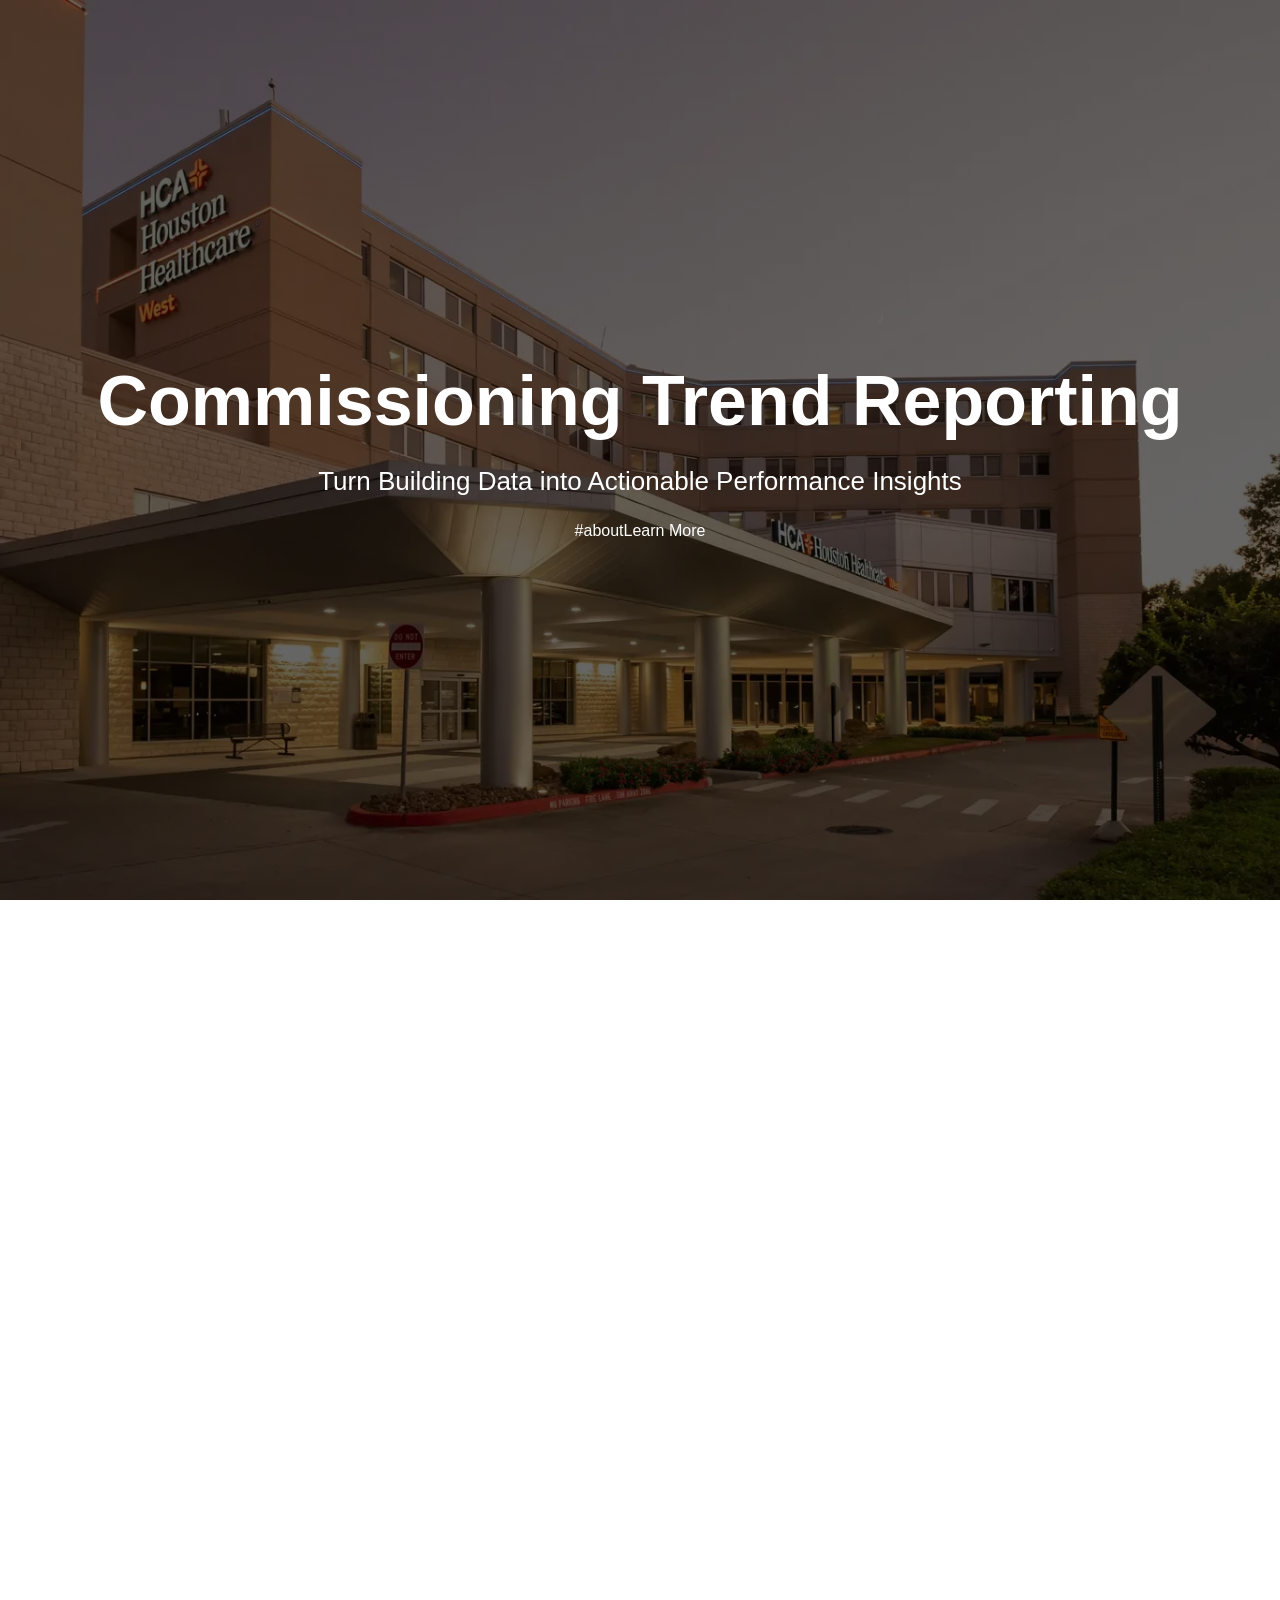
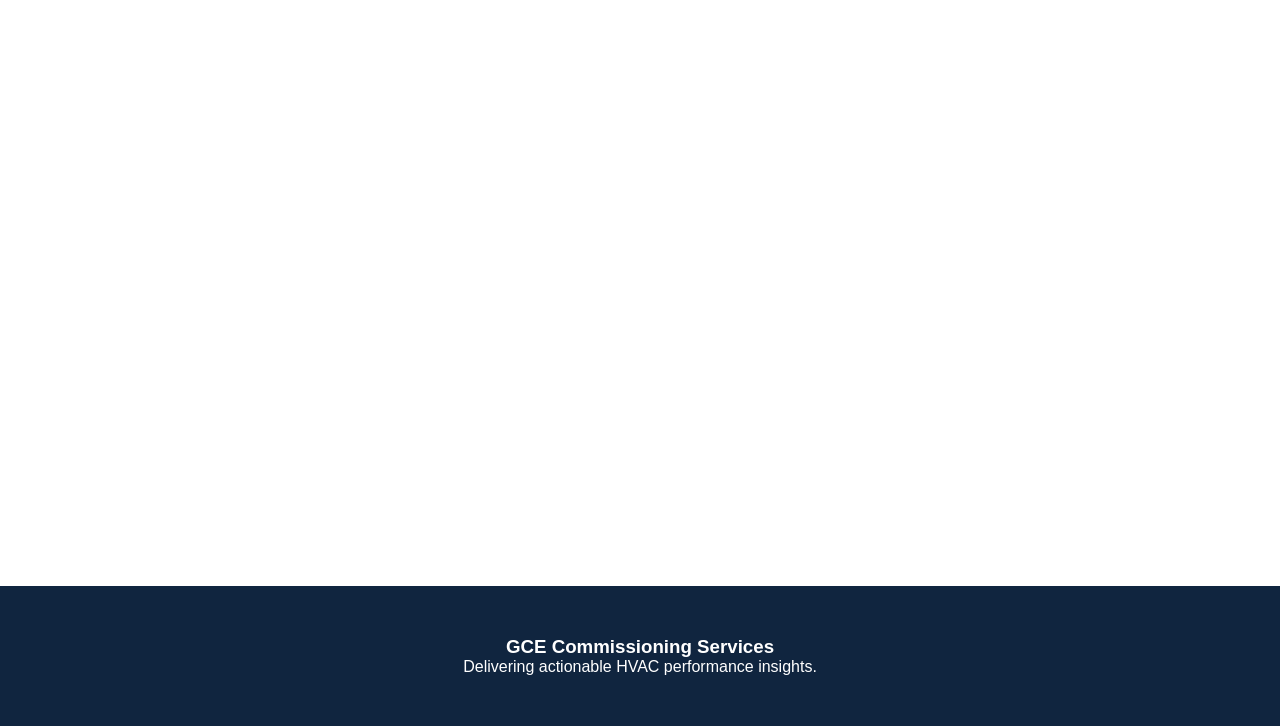
==== index.html @ a0496805 "Add files via upload" ====
<!DOCTYPE html>
<html lang="en">

<head>
    <meta charset="UTF-8">
    <meta name="viewport" content="width=device-width, initial-scale=1.0">
    <title>Commissioning Trend Reporting</title>

    <link rel="stylesheet" href="styles.css">
</head>

<body>

    <!-- HERO -->

    <section class="hero">

        <div class="overlay">

            <h1>Commissioning Trend Reporting</h1>

            <p>
                Turn Building Data into Actionable Performance Insights
            </p>

            #aboutLearn More</a>

        </div>

    </section>

    <!-- ABOUT -->

    <section id="about" class="section fade">

        <h2>What We Do</h2>

        <p>
            GCE provides Commissioning Trend Reporting that helps analyze,
            validate, and optimize HVAC system performance using time-based
            data aligned with HCA-required formats and standards.
        </p>

    </section>

    <!-- SYSTEMS -->

    <section class="section gray fade">

        <h2>Systems Covered</h2>

        <div class="cards">

            <div class="card">
                <h3>Variable Air Volume (VAV) Systems</h3>
            </div>

            <div class="card">
                <h3>Air Handling Units (AHUs)</h3>
            </div>

        </div>

    </section>

    <!-- INPUTS -->

    <section class="section fade">

        <h2>Required Inputs From Site</h2>

        <div class="cards">

            <div class="card">Engine Details</div>

            <div class="card">
                AHU Serving Information (AHU DAT)
            </div>

            <div class="card">
                Hot Water System Details
            </div>

        </div>

    </section>

    <!-- SCHEDULE -->

    <section class="section fade">

        <h2>Schedule Configuration</h2>

        <p>
            Add schedules for zone temperature setpoints
            to initiate commissioning testing.
        </p>

        <img src="images/scheduling-tool.png" alt="Scheduling Tool" class="content-image">

    </section>

    <!-- TEST PHASE -->

    <section class="section gray fade">

        <h2>Testing Phase Definition</h2>

        <p>
            Heating and cooling phases are established
            to validate HVAC performance under
            commissioning conditions.
        </p>

        <img src="images/testing-phase-definition.png" alt="Testing Phase Definition" class="content-image">

    </section>

    <!-- PROCESS -->

    <section class="section fade">

        <h2>Commissioning Trend Reporting Process</h2>

        <div class="cards">

            <div class="card">1. Add Schedule</div>
            <div class="card">2. Set Sample Interval</div>
            <div class="card">3. Generate Standard VAV Report</div>
            <div class="card">4. Complete Report Details</div>
            <div class="card">5. Enter Engine Information</div>
            <div class="card">6. Run Report</div>
            <div class="card">7. Verify Output Data</div>
            <div class="card">8. Update CFM Information</div>
            <div class="card">9. Generate Custom VAV Analysis</div>

        </div>

    </section>

    <!-- EXCEL TOOL -->

    <section class="section gray fade">

        <h2>Trend Reporting Spreadsheet</h2>

        <p>
            Automated reporting and analysis generated
            through our Excel-based reporting platform.
        </p>

        <img src="images/trend-reporting-sheet.png" alt="Trend Reporting Spreadsheet" class="content-image">

    </section>

    <!-- STATS -->

    <section class="section stats fade">

        <h2>Why Teams Choose Us</h2>

        <div class="cards">

            <div class="card">
                <h1>40+</h1>
                <p>Projects Supported</p>
            </div>

            <div class="card">
                <h1>1000+</h1>
                <p>Trend Logs Reviewed</p>
            </div>

            <div class="card">
                <h1>95%</h1>
                <p>Client Satisfaction</p>
            </div>

        </div>

    </section>

    <!-- HCA PROJECT -->

    <section class="project fade">

        <div class="overlay">

            <h2>Featured Project</h2>

            <h1>HCA Houston Healthcare West</h1>

            <p>
                Commissioning Trend Reporting support
                delivered during project commissioning.
            </p>

        </div>

    </section>

    <!-- DELIVERABLES -->

    <section class="section fade">

        <h2>What You Get</h2>

        <div class="cards">

            <div class="card">
                HCA-Compliant Trend Log Spreadsheets
            </div>

            <div class="card">
                Graphical Trend Analysis
            </div>

            <div class="card">
                Actionable Engineering Observations
            </div>

        </div>

    </section>

    <!-- TESTIMONIALS -->

    <section class="section gray fade">

        <h2>Client Feedback</h2>

        <div class="cards">

            <div class="card">
                ★★★★★
                <br><br>
                Excellent visibility into HVAC system performance.
            </div>

            <div class="card">
                ★★★★★
                <br><br>
                Clear reporting and strong technical support.
            </div>

            <div class="card">
                ★★★★★
                <br><br>
                Valuable commissioning insight and analysis.
            </div>

        </div>

    </section>

    <!-- CTA -->

    <section class="cta fade">

        <h2>
            Commission Smarter.<br>
            Validate Performance.<br>
            Deliver with Confidence.
        </h2>

    </section>

    <!-- FOOTER -->

    <footer>

        <h3>GCE Commissioning Services</h3>

        <p>
            Delivering actionable HVAC performance insights.
        </p>

    </footer>

    <script src="script.js"></body>script>

</body>
</html>
---- styles.css ----
*{
    margin:0;
    padding:0;
    box-sizing:border-box;
}

html{
    scroll-behavior:smooth;
}

body{
    font-family:Segoe UI, Arial, sans-serif;
}

.hero{

    height:100vh;

    background:
    linear-gradient(
        rgba(0,0,0,.6),
        rgba(0,0,0,.6)
    ),
    url("images/HCA-west-housotn.webp");

    background-size:cover;
    background-position:center;

    display:flex;
    justify-content:center;
    align-items:center;
}

.overlay{
    text-align:center;
    color:white;
}

.overlay h1{
    font-size:70px;
}

.overlay p{
    font-size:26px;
    margin:25px 0;
}

.btn{
    background:#0078d4;
    color:white;
    text-decoration:none;
    padding:15px 30px;
    border-radius:30px;
}

.section{
    padding:90px 10%;
    text-align:center;
}

.gray{
    background:#f5f7fa;
}

.section h2{
    margin-bottom:25px;
    font-size:42px;
}

.cards{

    margin-top:40px;

    display:grid;

    grid-template-columns:
    repeat(auto-fit,minmax(250px,1fr));

    gap:25px;
}

.card{

    background:white;

    padding:30px;

    border-radius:15px;

    box-shadow:0 5px 20px rgba(0,0,0,.1);

    transition:.3s;
}

.card:hover{
    transform:translateY(-8px);
}

.content-image{

    width:80%;
    max-width:900px;

    margin-top:30px;

    border-radius:12px;

    box-shadow:0 10px 25px rgba(0,0,0,.15);
}

.large-image{

    width:95%;
    max-width:1300px;

    margin-top:30px;

    border-radius:12px;

    box-shadow:0 10px 25px rgba(0,0,0,.15);
}

.stats .card h1{
    color:#0078d4;
}

.project{

    min-height:80vh;

    background:
    linear-gradient(
        rgba(0,0,0,.65),
        rgba(0,0,0,.65)
    ),
    url("images/HCA-west-housotn.webp");

    background-size:cover;
    background-position:center;
    background-attachment:fixed;

    display:flex;
    justify-content:center;
    align-items:center;
}

.cta{

    background:#0078d4;

    color:white;

    padding:120px 10%;

    text-align:center;
}

.cta h2{
    font-size:50px;
}

footer{

    background:#10253f;

    color:white;

    text-align:center;

    padding:50px;
}

/* ANIMATION */

.fade{
    opacity:0;
    transform:translateY(50px);
    transition:all 1s ease;
}

.fade.show{
    opacity:1;
    transform:translateY(0);
}

@media(max-width:768px){

    .overlay h1{
        font-size:40px;
    }

    .overlay p{
        font-size:20px;
    }

    .content-image,
    .large-image{
        width:100%;
    }

    .cta h2{
        font-size:32px;
    }
}
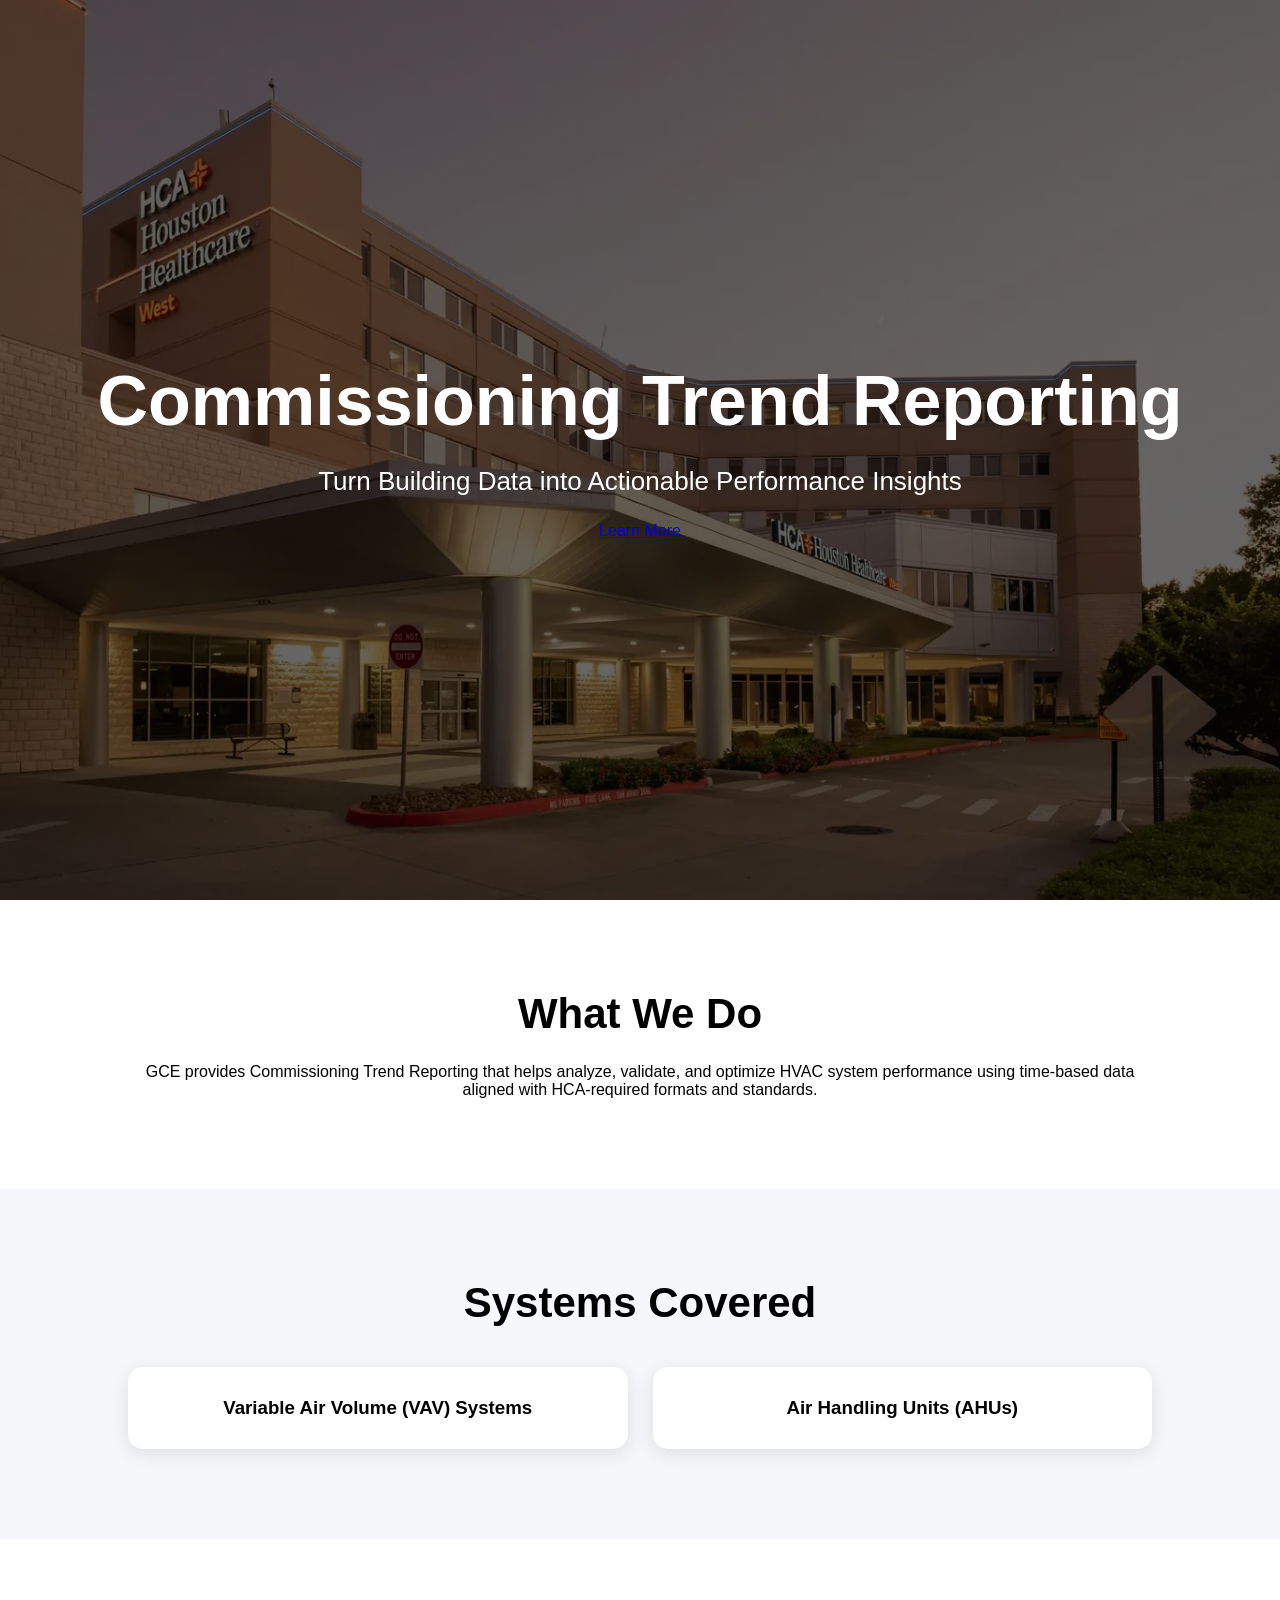
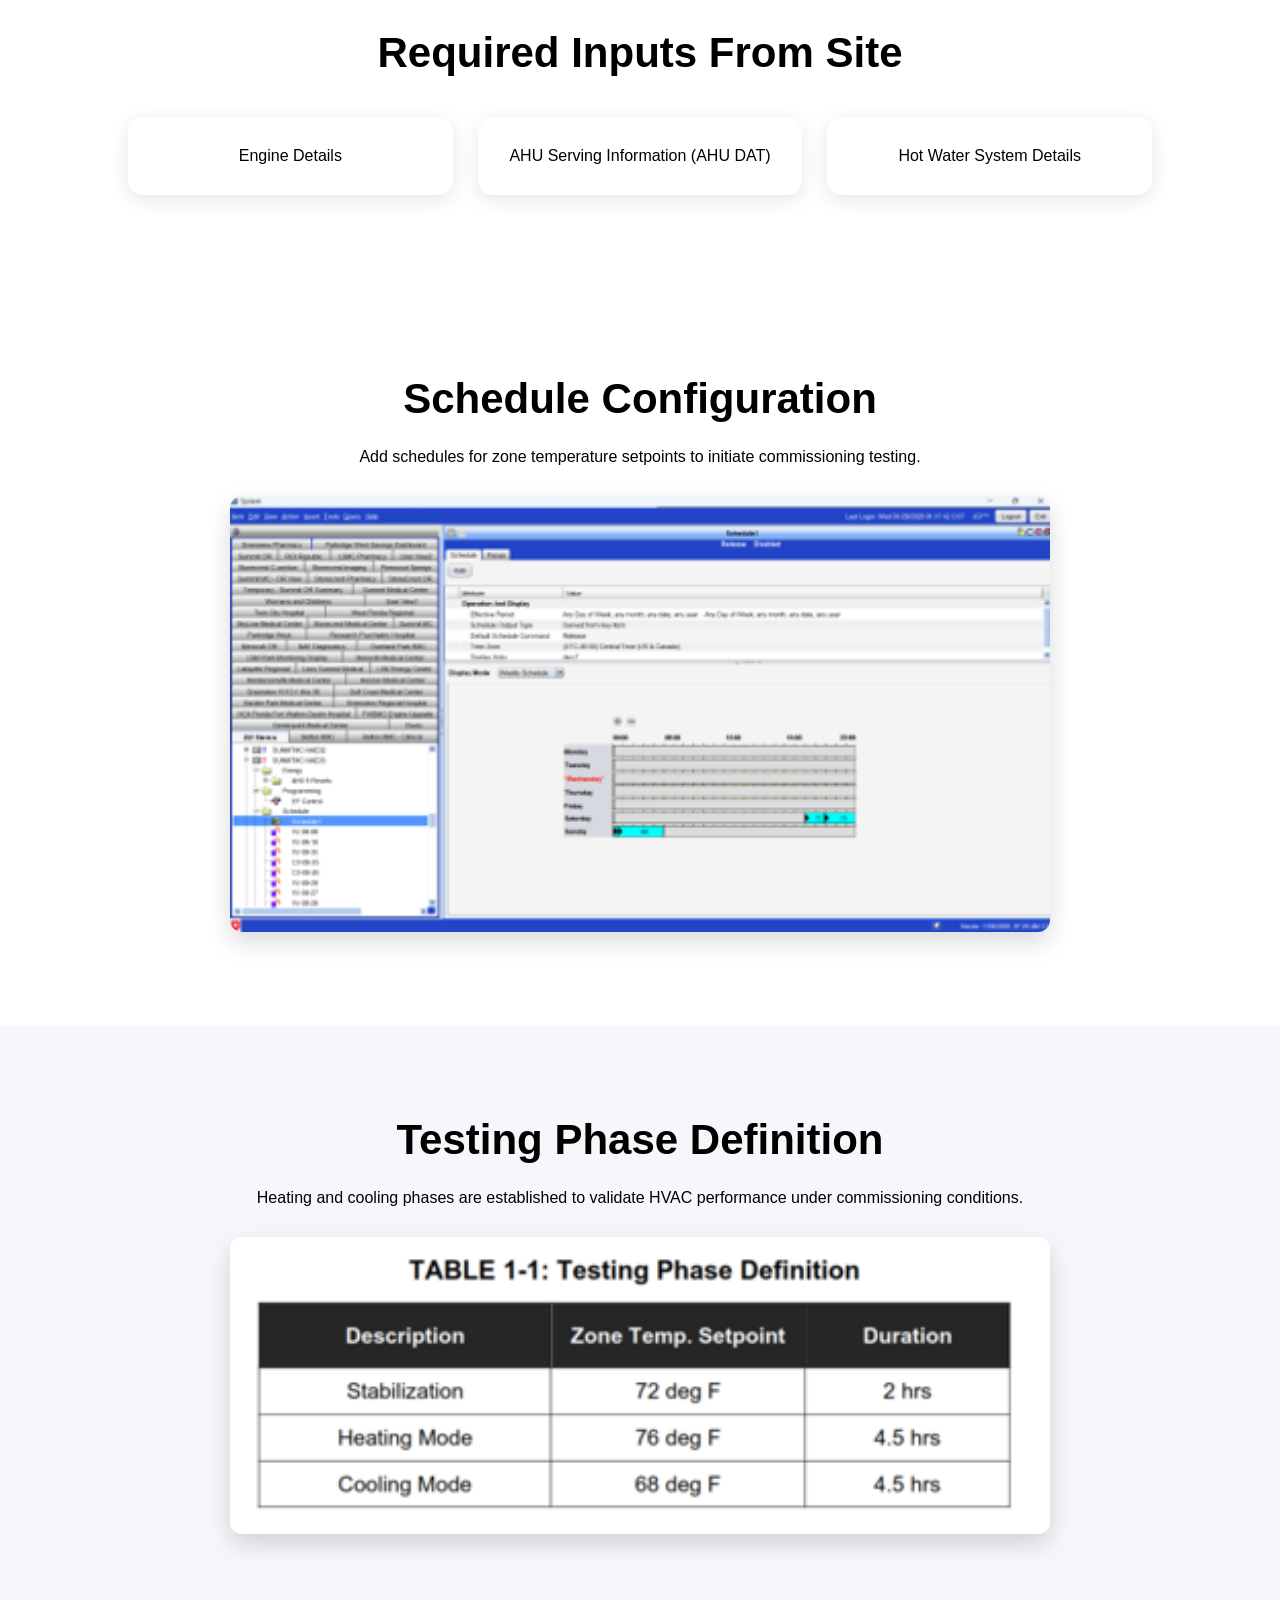
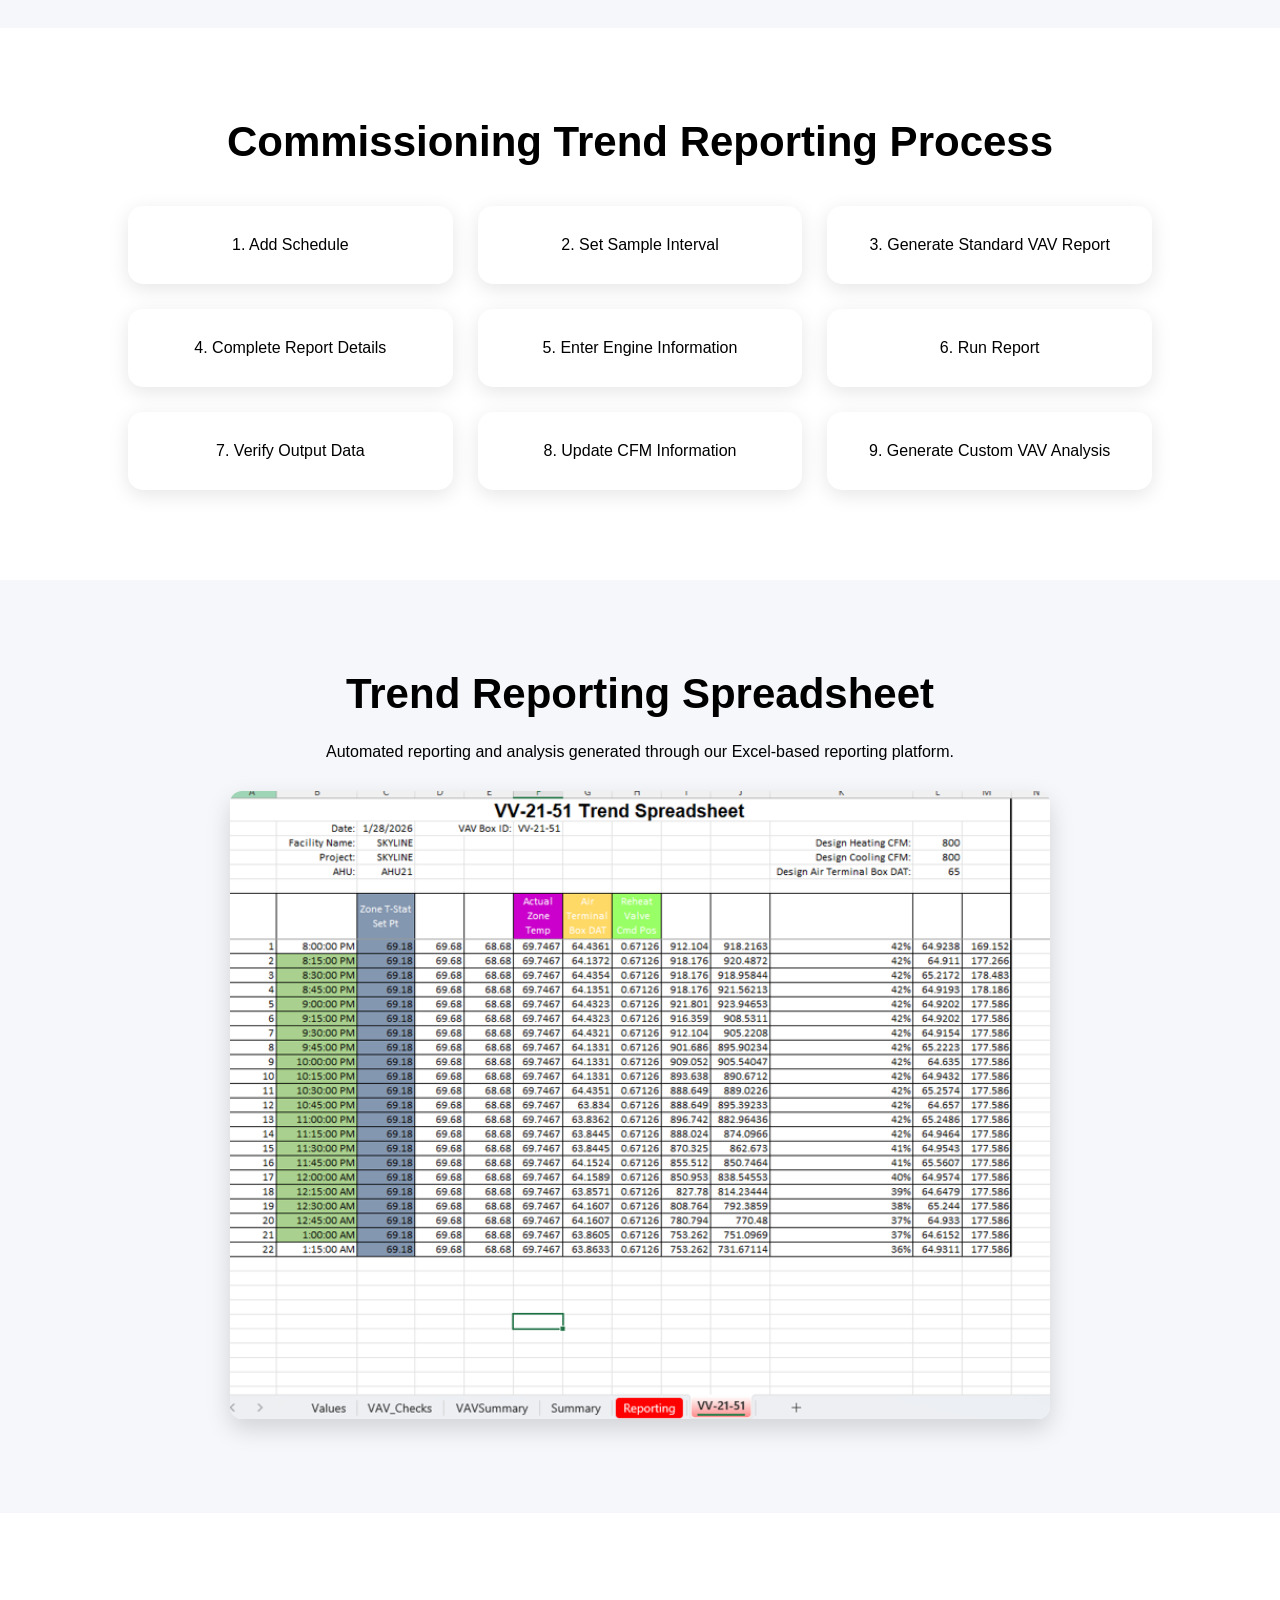
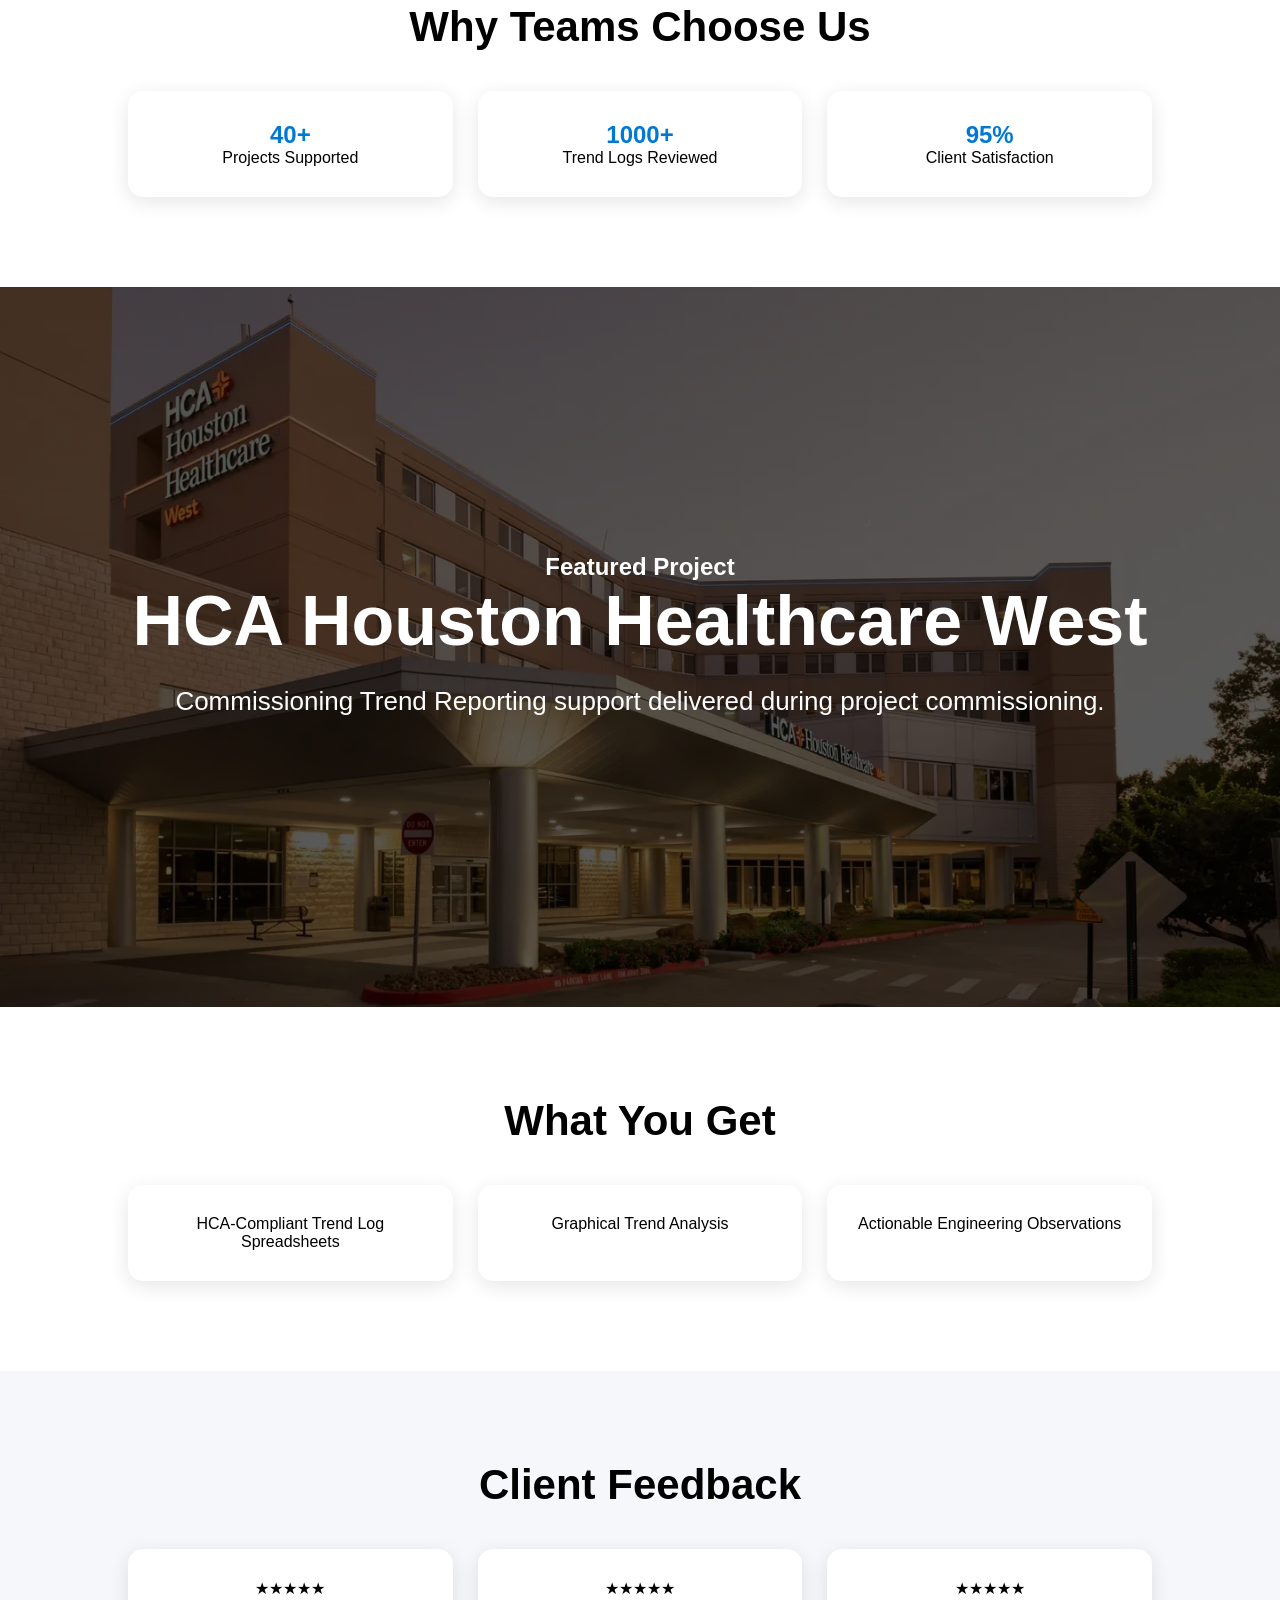
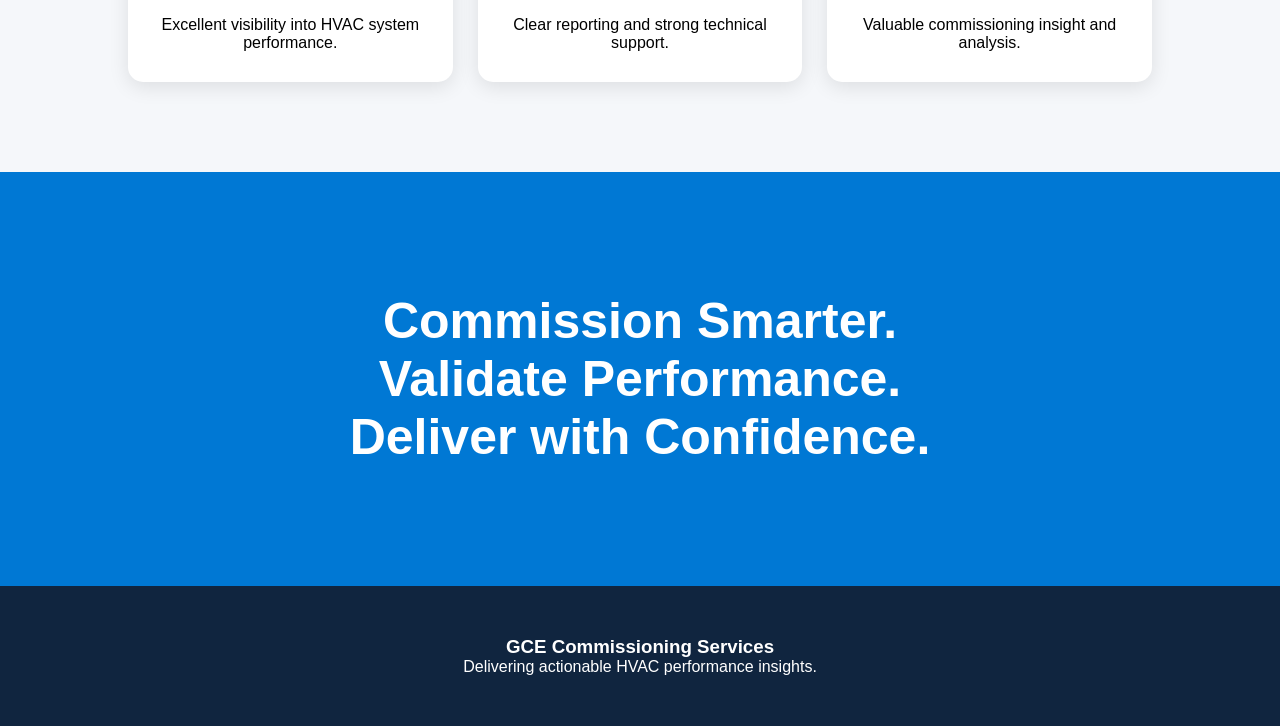
==== commit 3f696198: "Fix HTML structure and update content" ====
--- a/index.html
+++ b/index.html
@@ -23,7 +23,7 @@
                 Turn Building Data into Actionable Performance Insights
             </p>
 
-            #aboutLearn More</a>
+           <a href="#about">Learn More</a>
 
         </div>
 
@@ -277,7 +277,7 @@
 
     </footer>
 
-    <script src="script.js"></body>script>
-
+    <script src="script.js"></script>
+    
 </body>
 </html>
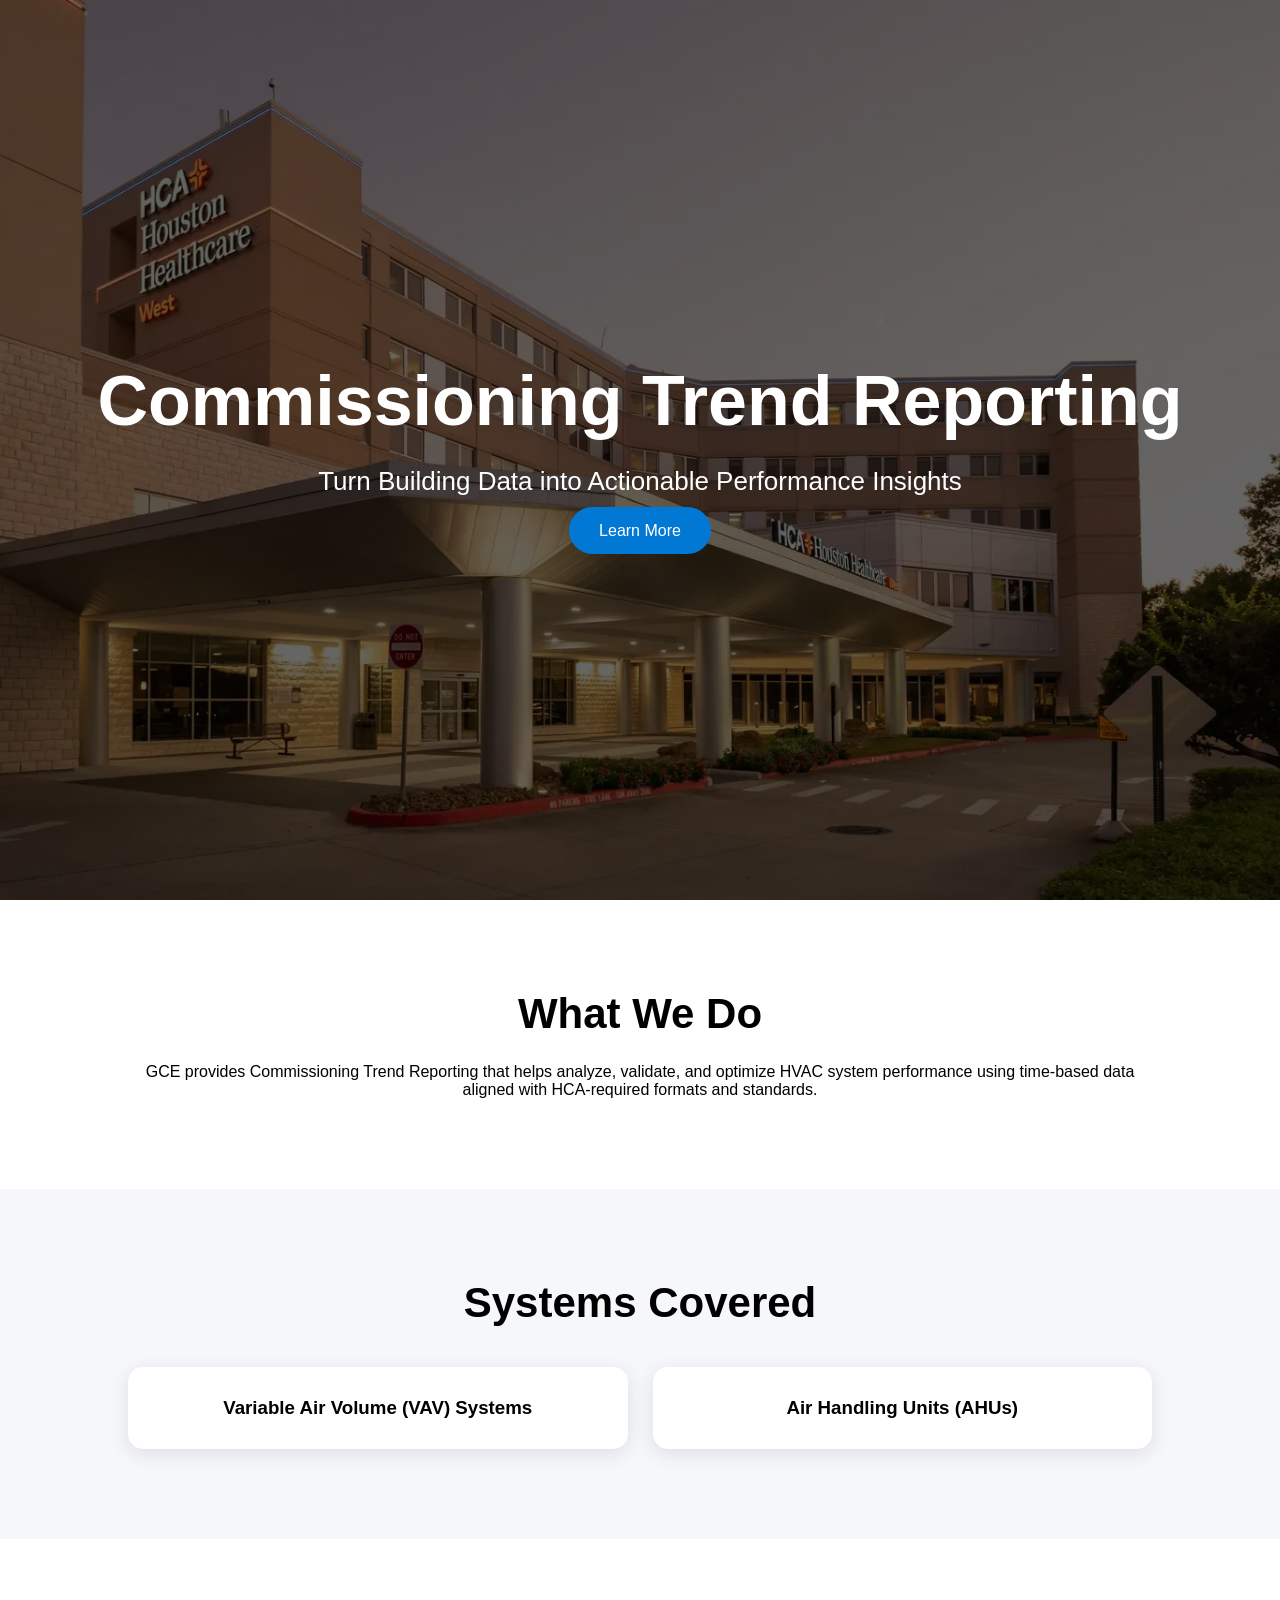
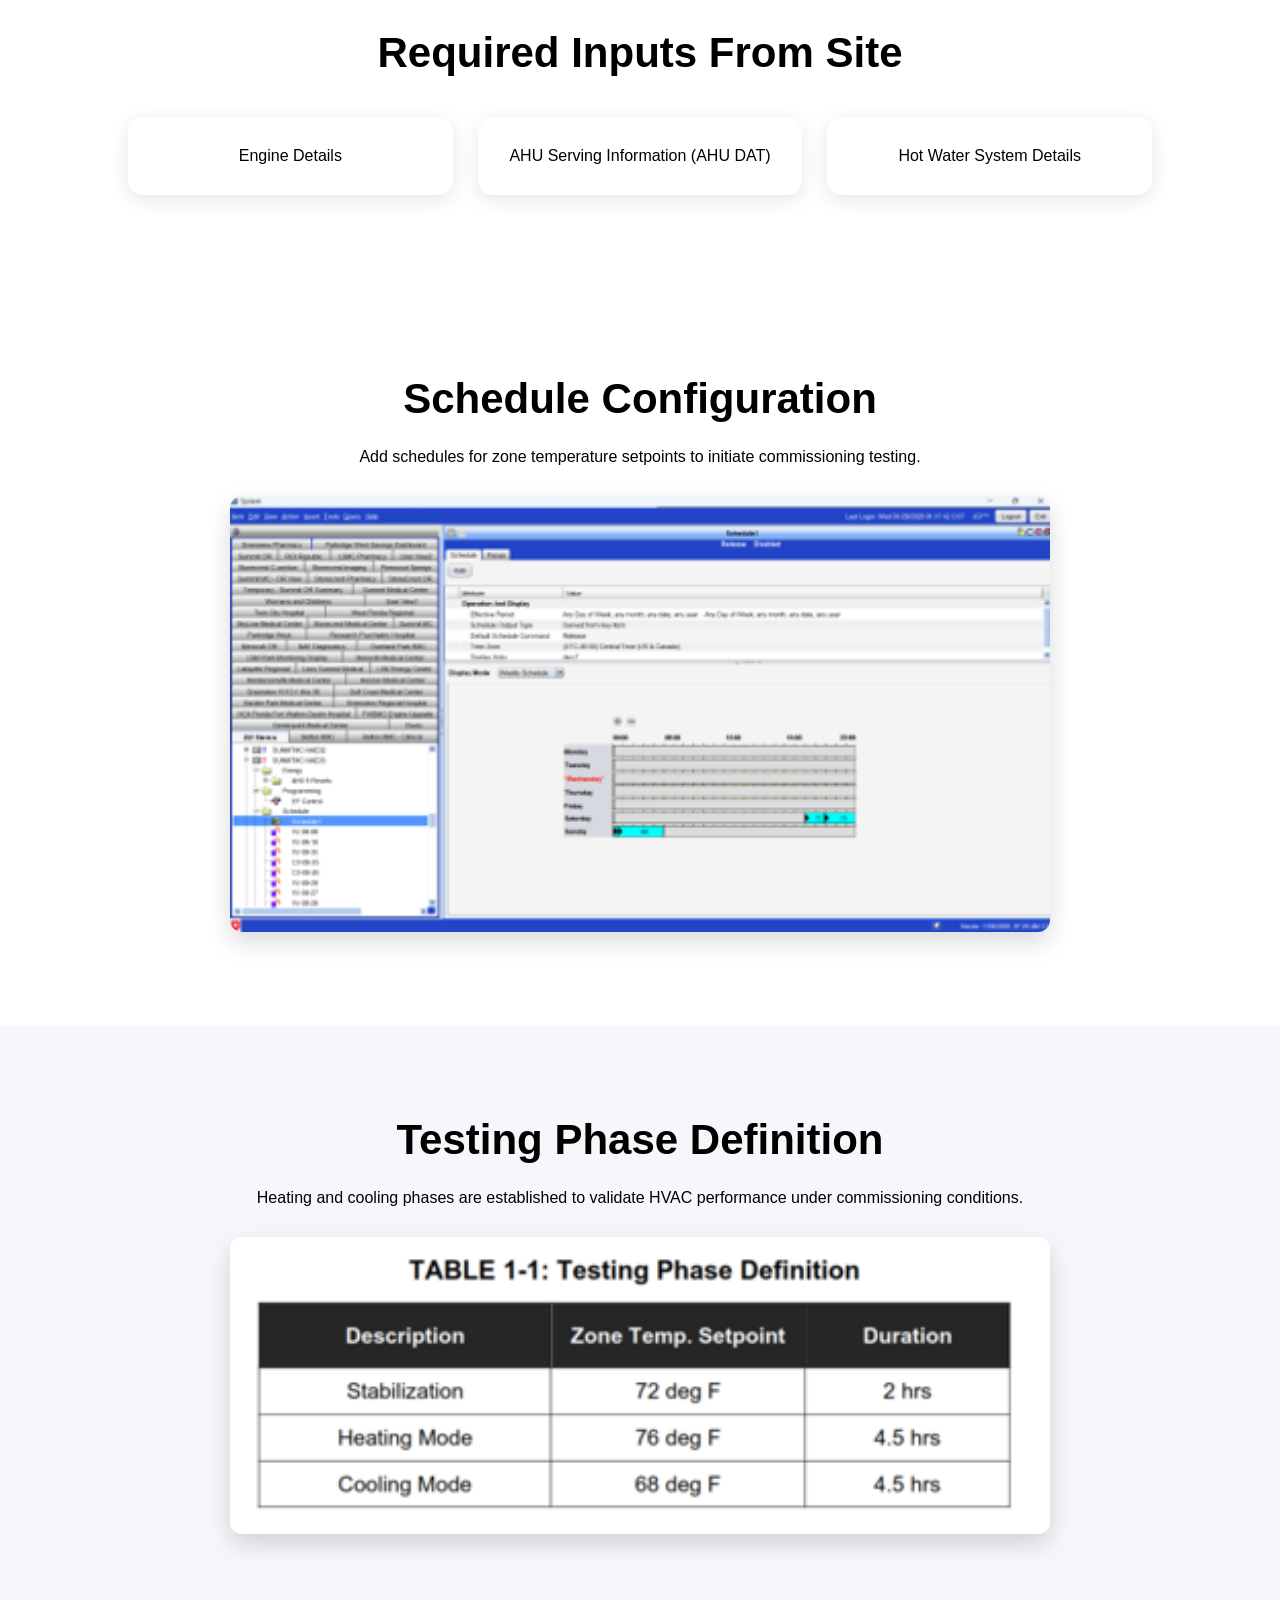
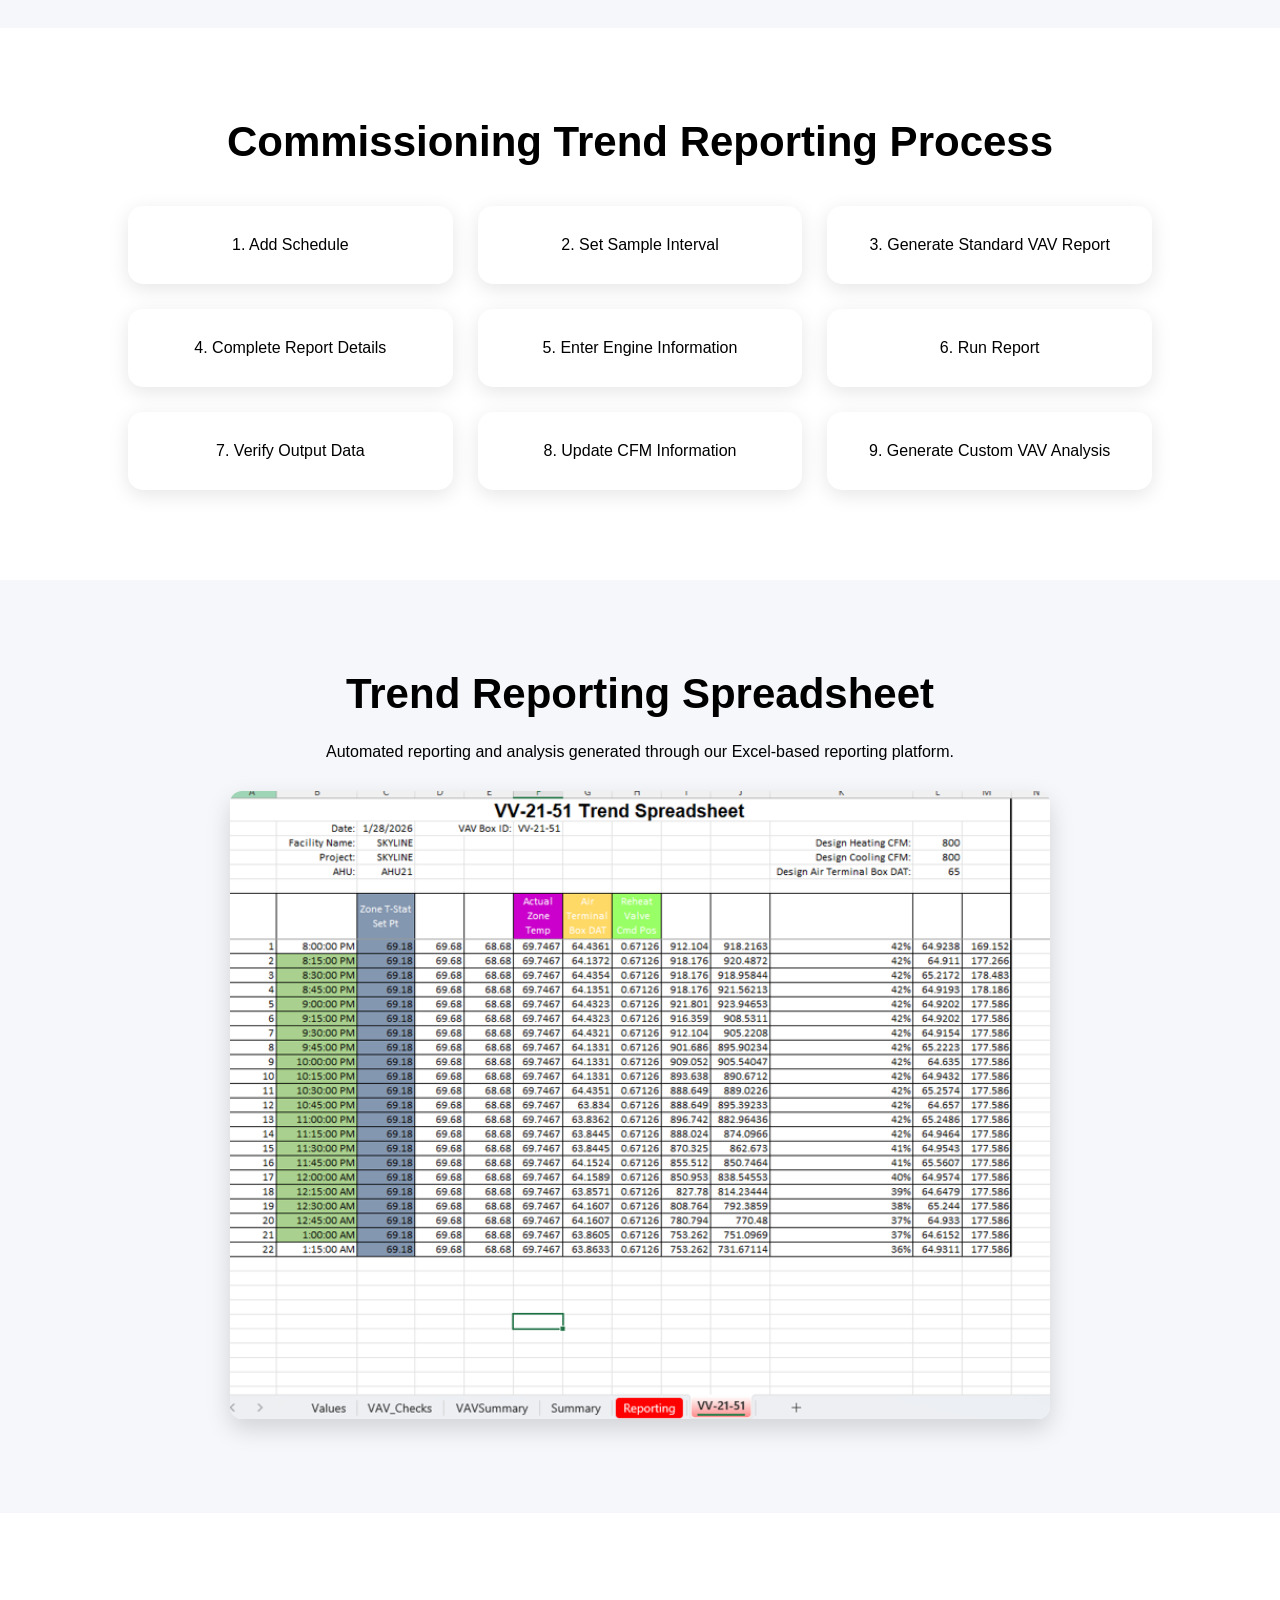
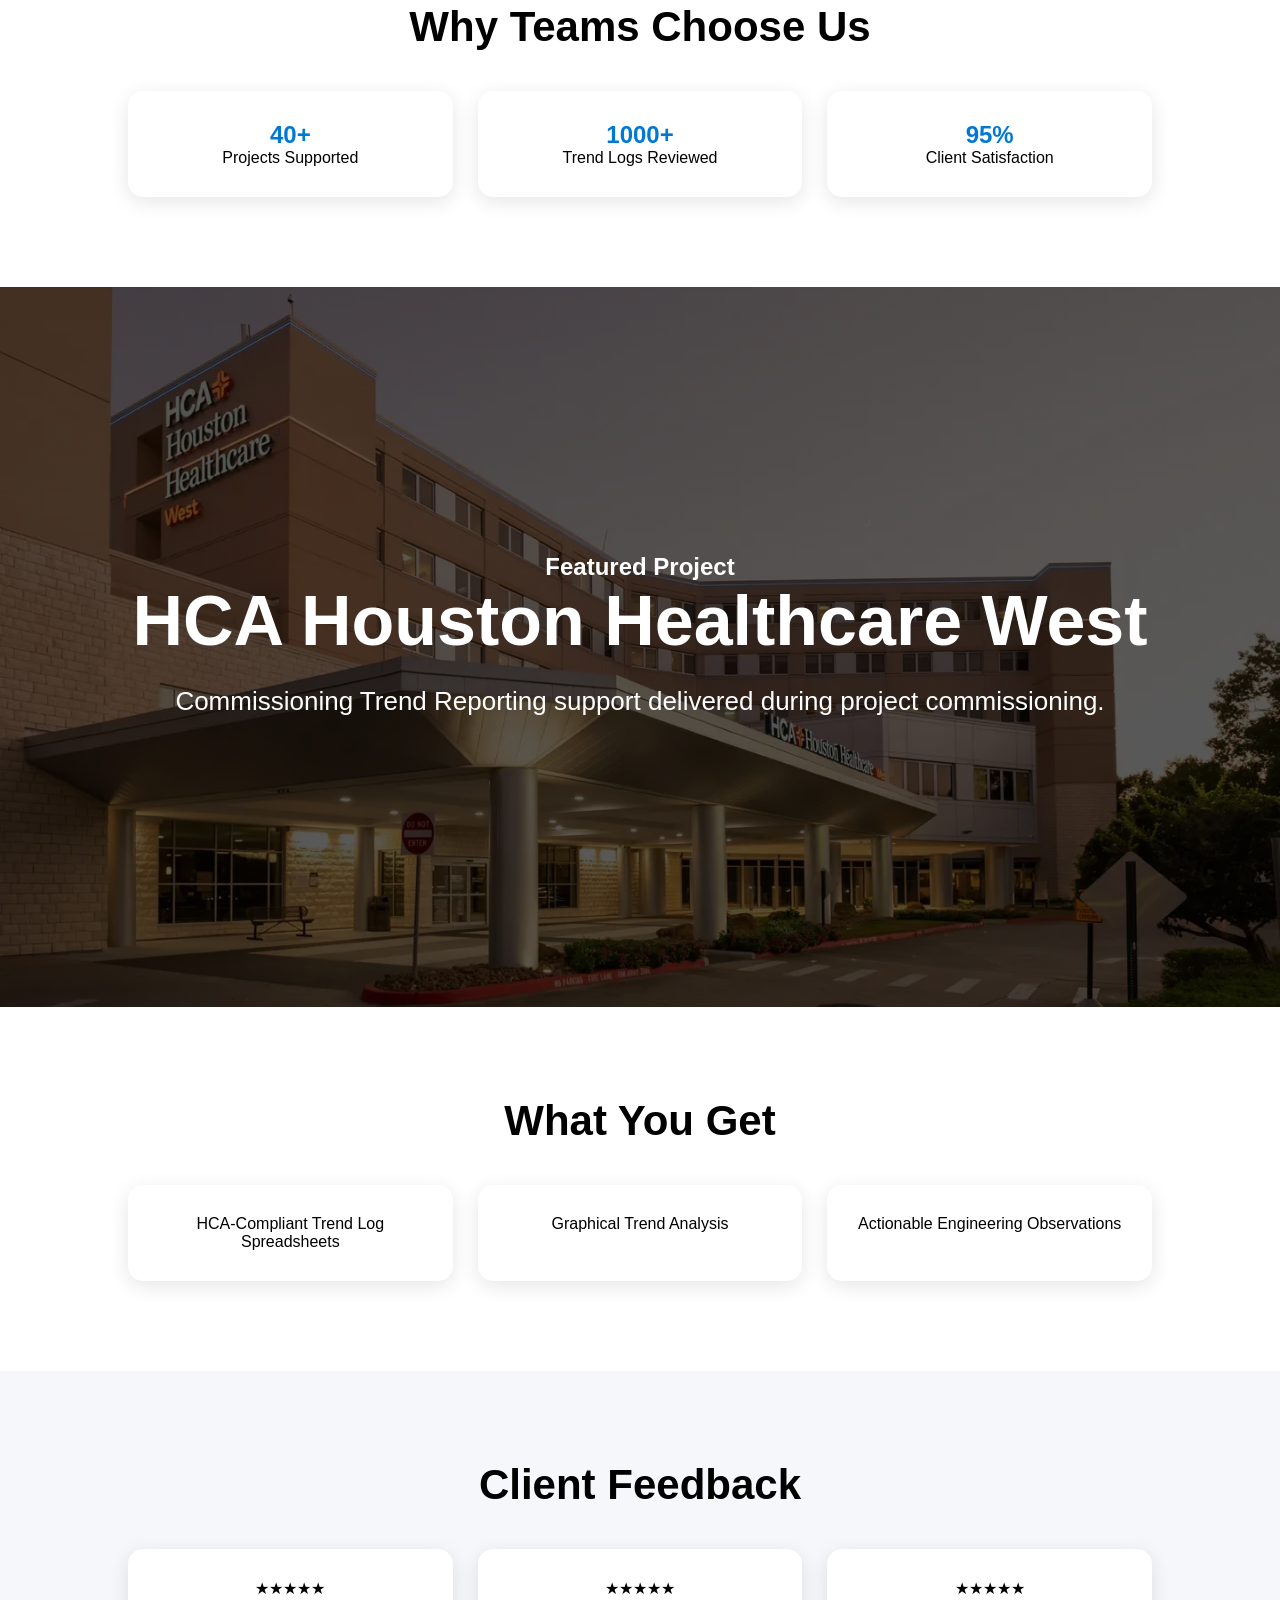
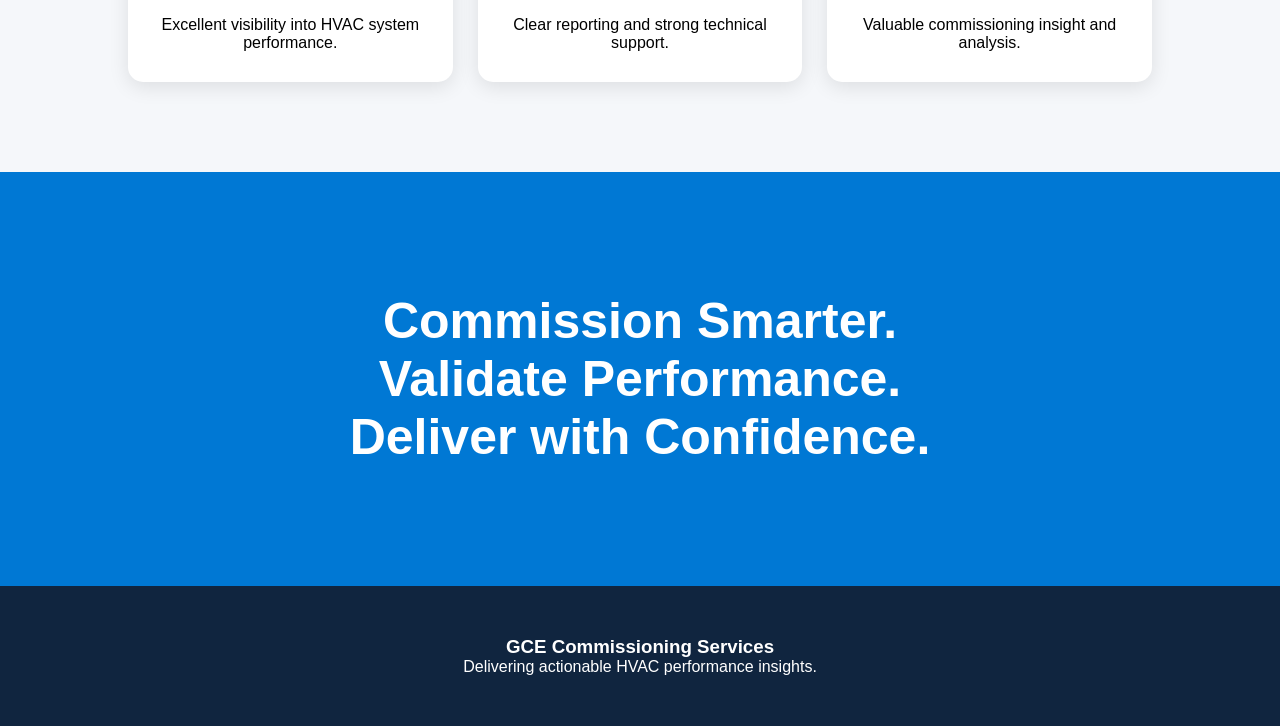
==== commit dfbc7d02: "Refactor index.html for improved structure and accessibility Updated HTML structure and improved acc" ====
--- a/index.html
+++ b/index.html
@@ -23,7 +23,7 @@
                 Turn Building Data into Actionable Performance Insights
             </p>
 
-           <a href="#about">Learn More</a>
+           <a href="#about" class=btn>Learn More</a>
 
         </div>
 
